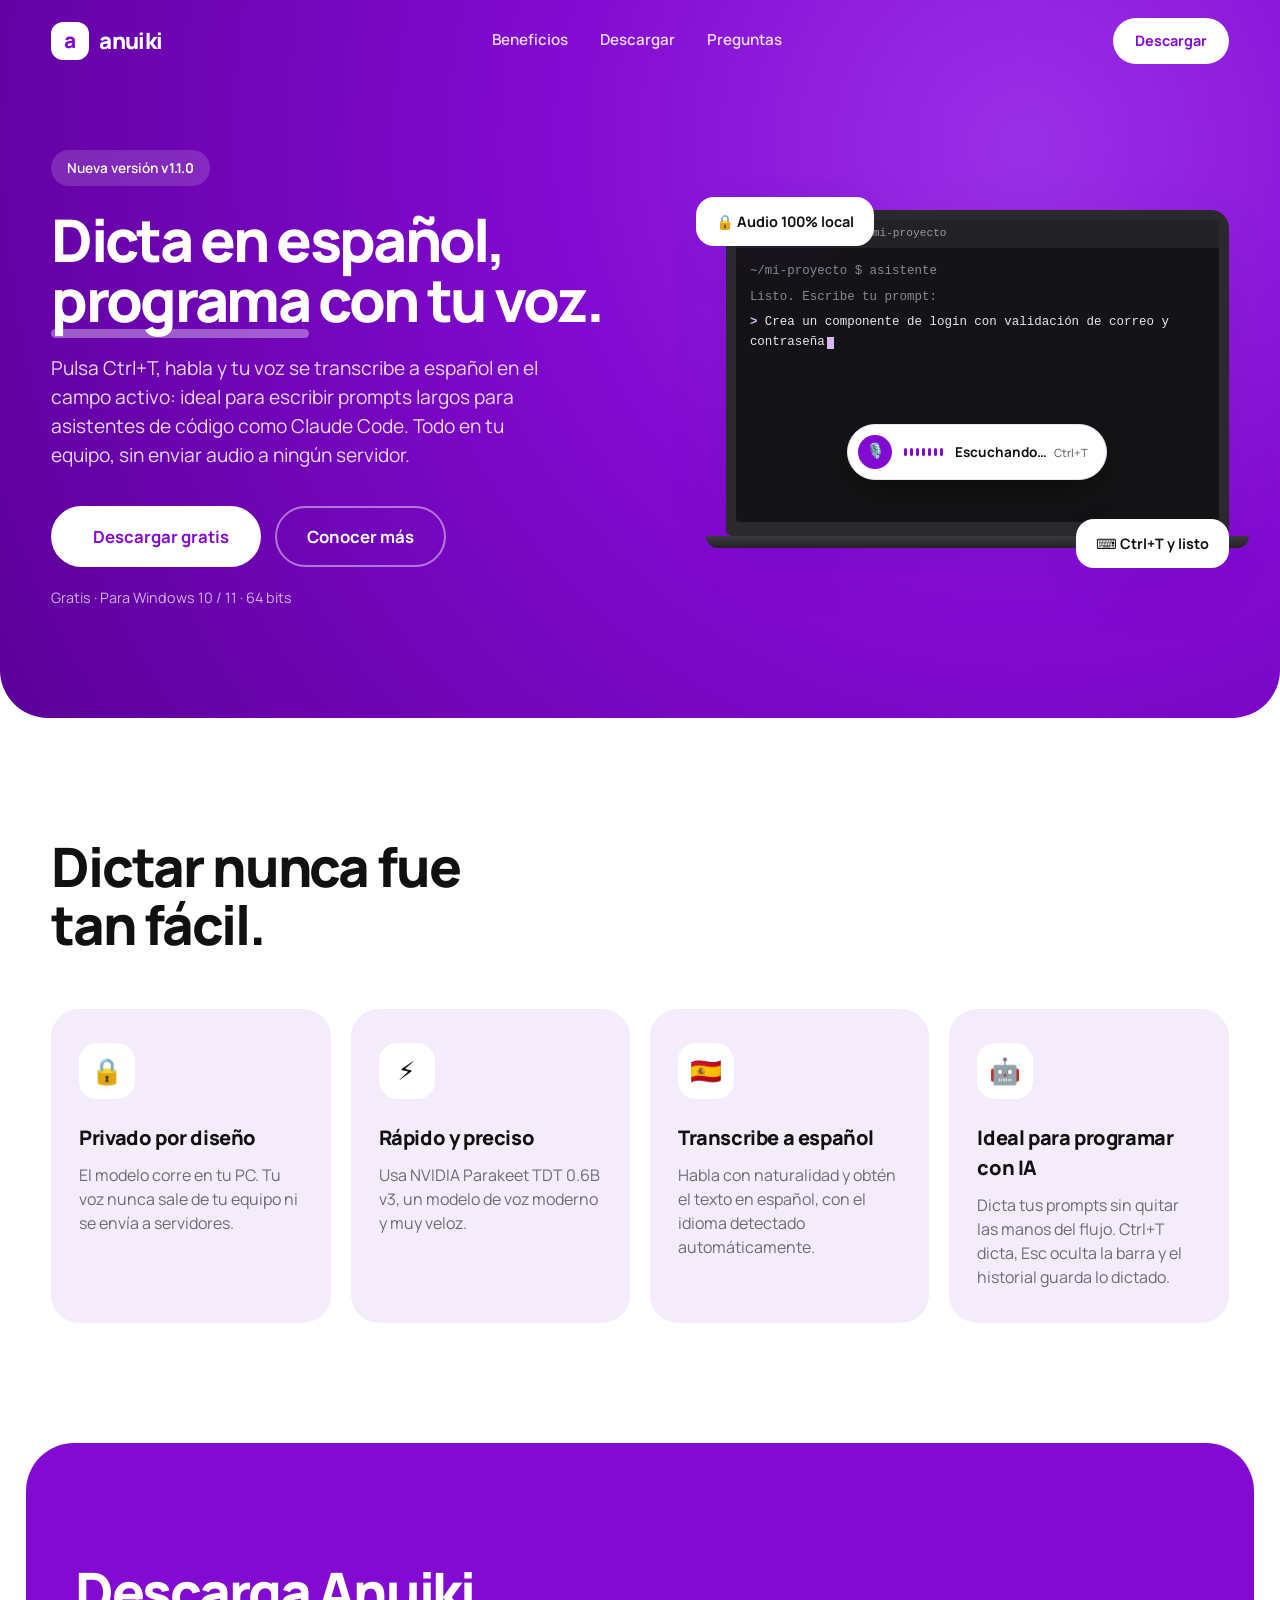
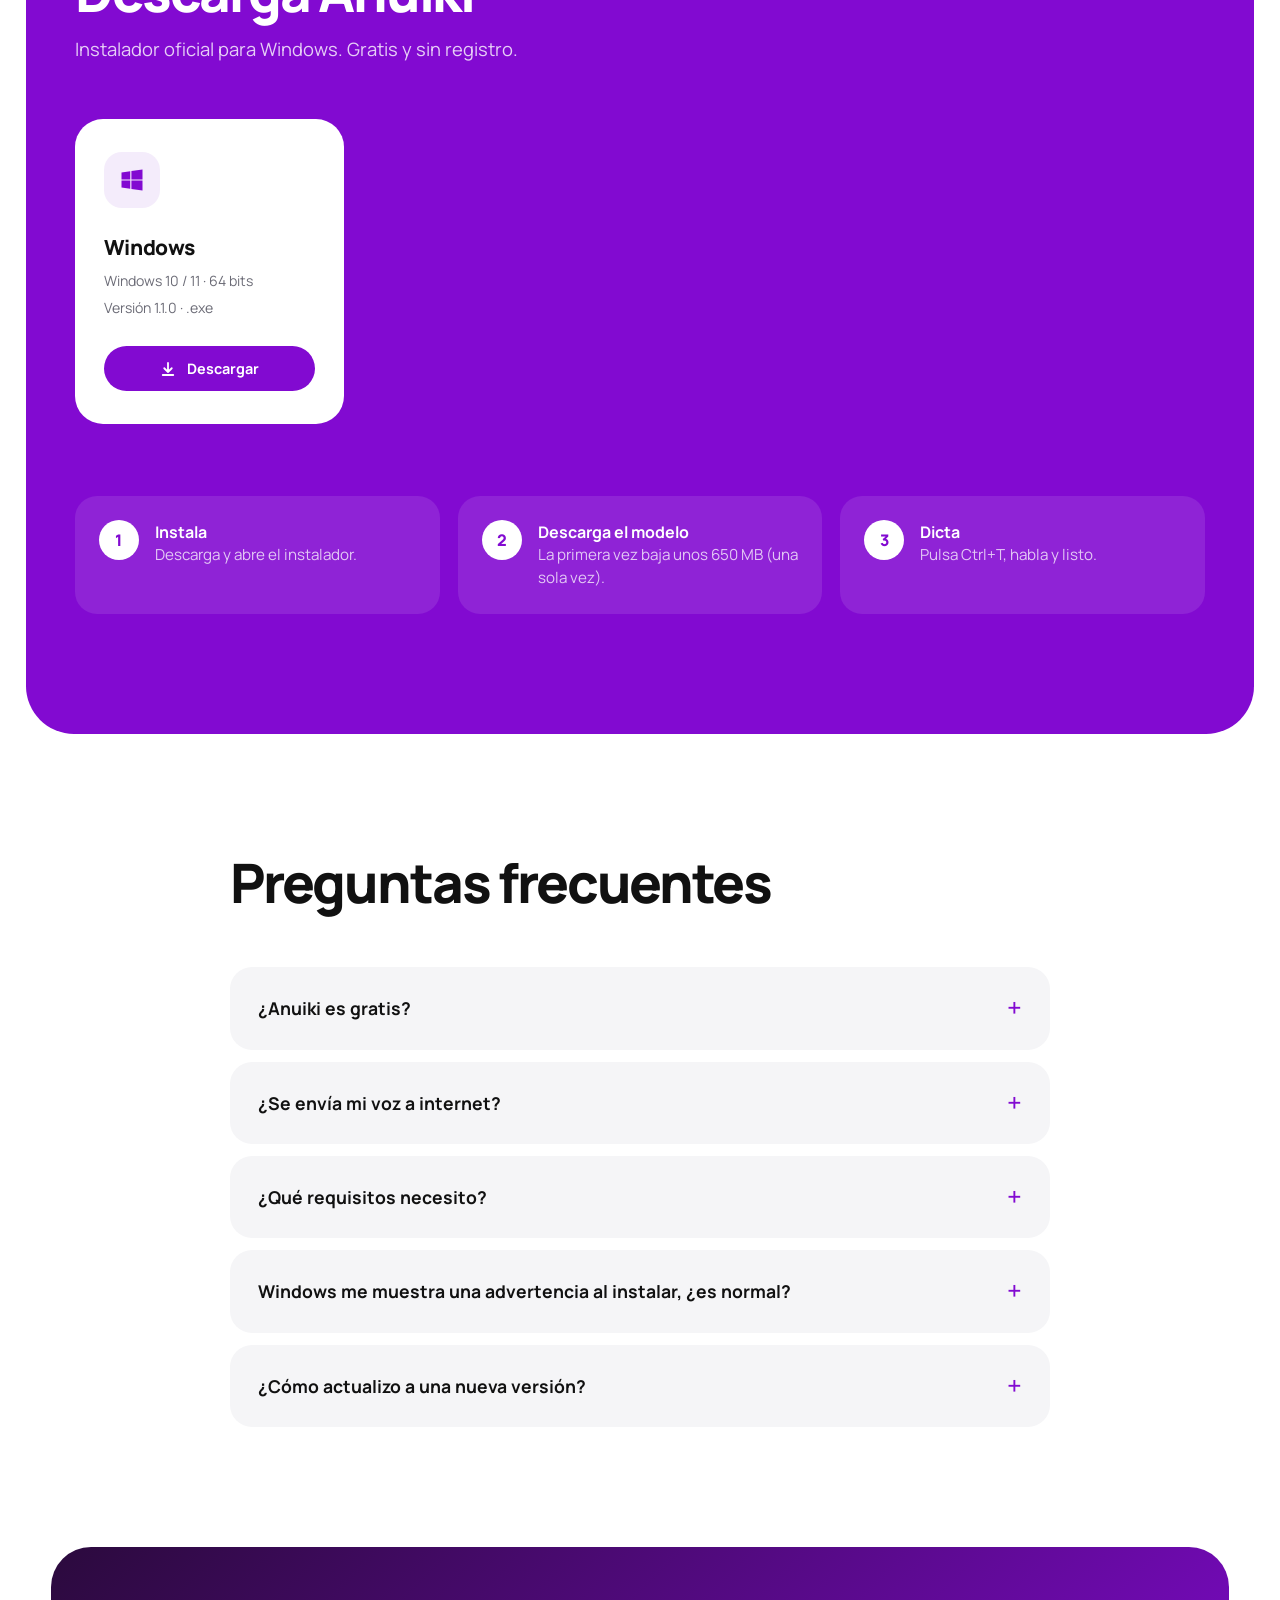
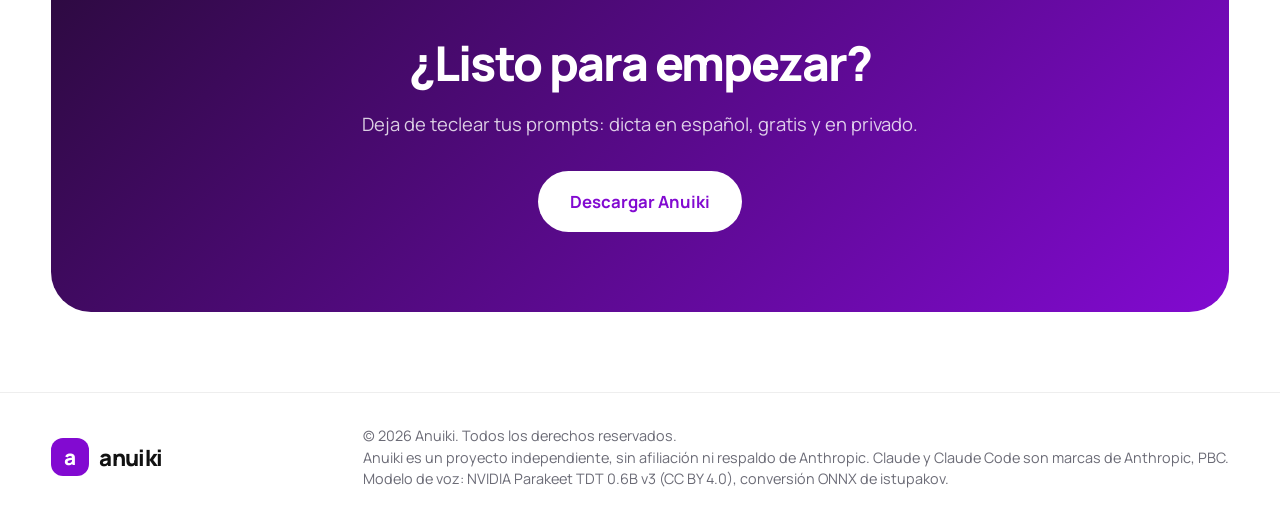
==== index.html @ 9470cdff "Publicar web" ====
<!DOCTYPE html>
<html lang="es">
<head>
  <meta charset="UTF-8" />
  <meta name="viewport" content="width=device-width, initial-scale=1.0" />
  <title>Anuiki — Dictado por voz local para Windows</title>
  <meta name="description" content="Dicta en español y escribe tus prompts para asistentes de código con la voz. Pulsa Ctrl+T y habla. Gratis para Windows, 100% local y privado." />
  <link rel="preconnect" href="https://fonts.googleapis.com" />
  <link rel="preconnect" href="https://fonts.gstatic.com" crossorigin />
  <link href="https://fonts.googleapis.com/css2?family=Manrope:wght@400;500;600;700;800&display=swap" rel="stylesheet" />
  <link rel="stylesheet" href="styles.css" />
</head>
<body>

  <!-- Navegación -->
  <header class="nav">
    <div class="container nav__inner">
      <a href="#" class="logo">
        <span class="logo__mark">a</span>
        <span class="logo__text">anuiki</span>
      </a>
      <nav class="nav__links">
        <a href="#features">Beneficios</a>
        <a href="#download">Descargar</a>
        <a href="#faq">Preguntas</a>
      </nav>
      <a href="#download" class="btn btn--light btn--sm">Descargar</a>
    </div>
  </header>

  <!-- Hero -->
  <section class="hero">
    <div class="container hero__inner">
      <div class="hero__copy reveal">
        <span class="pill">Nueva versión <strong id="version-pill">v1.1.0</strong></span>
        <h1>Dicta en español, <span class="underline">programa</span> con tu voz.</h1>
        <p class="lead">Pulsa Ctrl+T, habla y tu voz se transcribe a español en el campo activo: ideal para escribir prompts largos para asistentes de código como Claude Code. Todo en tu equipo, sin enviar audio a ningún servidor.</p>
        <div class="hero__cta">
          <a id="primary-download" href="#download" class="btn btn--light btn--lg">
            <span id="primary-icon" class="btn__icon"></span>
            <span id="primary-label">Descargar gratis</span>
          </a>
          <a href="#features" class="btn btn--ghost btn--lg">Conocer más</a>
        </div>
        <p class="hero__meta" id="detected-os">Gratis · Para Windows 10 / 11 · 64 bits</p>
      </div>

      <div class="hero__visual reveal">
        <div class="laptop" aria-hidden="true">
          <div class="laptop__screen">
            <div class="term">
              <div class="term__bar"><i></i><i></i><i></i><span>Terminal — mi-proyecto</span></div>
              <div class="term__body">
                <p class="dim">~/mi-proyecto $ asistente</p>
                <p class="dim">Listo. Escribe tu prompt:</p>
                <p><b>&gt;</b> Crea un componente de login con validación de correo y contraseña<span class="caret"></span></p>
              </div>
              <div class="pillbar">
                <span class="pillbar__mic">🎙️</span>
                <span class="pillbar__wave"><i></i><i></i><i></i><i></i><i></i><i></i><i></i></span>
                <span class="pillbar__txt">Escuchando… <small>Ctrl+T</small></span>
              </div>
            </div>
          </div>
          <div class="laptop__base"></div>
        </div>
        <div class="float-card float-card--1">🔒 Audio 100% local</div>
        <div class="float-card float-card--2">⌨️ Ctrl+T y listo</div>
      </div>
    </div>
  </section>

  <!-- Features -->
  <section id="features" class="section">
    <div class="container">
      <h2 class="section__title reveal">Dictar nunca fue<br />tan fácil.</h2>
      <div class="features">
        <article class="feature reveal">
          <div class="feature__icon">🔒</div>
          <h3>Privado por diseño</h3>
          <p>El modelo corre en tu PC. Tu voz nunca sale de tu equipo ni se envía a servidores.</p>
        </article>
        <article class="feature reveal">
          <div class="feature__icon">⚡</div>
          <h3>Rápido y preciso</h3>
          <p>Usa NVIDIA Parakeet TDT 0.6B v3, un modelo de voz moderno y muy veloz.</p>
        </article>
        <article class="feature reveal">
          <div class="feature__icon">🇪🇸</div>
          <h3>Transcribe a español</h3>
          <p>Habla con naturalidad y obtén el texto en español, con el idioma detectado automáticamente.</p>
        </article>
        <article class="feature reveal">
          <div class="feature__icon">🤖</div>
          <h3>Ideal para programar con IA</h3>
          <p>Dicta tus prompts sin quitar las manos del flujo. Ctrl+T dicta, Esc oculta la barra y el historial guarda lo dictado.</p>
        </article>
      </div>
    </div>
  </section>

  <!-- Download -->
  <section id="download" class="section section--purple">
    <div class="container">
      <h2 class="section__title section__title--light reveal">Descarga Anuiki</h2>
      <p class="section__sub reveal">Instalador oficial para Windows. Gratis y sin registro.</p>

      <div class="downloads" id="downloads"><!-- generado por JS --></div>

      <ol class="steps reveal">
        <li><span>1</span><div><strong>Instala</strong><p>Descarga y abre el instalador.</p></div></li>
        <li><span>2</span><div><strong>Descarga el modelo</strong><p>La primera vez baja unos 650 MB (una sola vez).</p></div></li>
        <li><span>3</span><div><strong>Dicta</strong><p>Pulsa Ctrl+T, habla y listo.</p></div></li>
      </ol>
    </div>
  </section>

  <!-- FAQ -->
  <section id="faq" class="section">
    <div class="container container--narrow">
      <h2 class="section__title reveal">Preguntas frecuentes</h2>
      <div class="faq">
        <details class="reveal">
          <summary>¿Anuiki es gratis?</summary>
          <p>Sí. Puedes descargar e instalar Anuiki sin ningún costo.</p>
        </details>
        <details class="reveal">
          <summary>¿Se envía mi voz a internet?</summary>
          <p>No. El reconocimiento se hace en tu equipo. Solo se usa internet la primera vez para descargar el modelo de voz (unos 650 MB).</p>
        </details>
        <details class="reveal">
          <summary>¿Qué requisitos necesito?</summary>
          <p>Windows 10 u 11 de 64 bits, un micrófono y unos 700 MB libres para el modelo. Por ahora no hay versión para macOS, Linux ni Android.</p>
        </details>
        <details class="reveal">
          <summary>Windows me muestra una advertencia al instalar, ¿es normal?</summary>
          <p>Puede aparecer el aviso de SmartScreen en las primeras versiones. Haz clic en «Más información» y luego en «Ejecutar de todas formas».</p>
        </details>
        <details class="reveal">
          <summary>¿Cómo actualizo a una nueva versión?</summary>
          <p>Descarga la última versión desde esta página e instálala encima de la anterior.</p>
        </details>
      </div>
    </div>
  </section>

  <!-- CTA final -->
  <section class="container">
    <div class="cta reveal">
      <h2>¿Listo para empezar?</h2>
      <p>Deja de teclear tus prompts: dicta en español, gratis y en privado.</p>
      <a href="#download" class="btn btn--light btn--lg">Descargar Anuiki</a>
    </div>
  </section>

  <footer class="footer">
    <div class="container footer__inner">
      <a href="#" class="logo logo--dark">
        <span class="logo__mark">a</span>
        <span class="logo__text">anuiki</span>
      </a>
      <p>© <span id="year"></span> Anuiki. Todos los derechos reservados.<br />
        Anuiki es un proyecto independiente, sin afiliación ni respaldo de Anthropic. Claude y Claude Code son marcas de Anthropic, PBC.<br />
        Modelo de voz: <a href="https://huggingface.co/nvidia/parakeet-tdt-0.6b-v3" target="_blank" rel="noopener">NVIDIA Parakeet TDT 0.6B v3</a> (CC BY 4.0), conversión ONNX de <a href="https://huggingface.co/istupakov/parakeet-tdt-0.6b-v3-onnx" target="_blank" rel="noopener">istupakov</a>.</p>
    </div>
  </footer>

  <script src="script.js"></script>
</body>
</html>
---- styles.css ----
:root {
  --purple: #820ad1;
  --purple-dark: #5c0099;
  --purple-deep: #2b0a3d;
  --purple-soft: #f4ecfb;
  --ink: #111111;
  --muted: #6b6b76;
  --white: #ffffff;
  --radius: 28px;
  --shadow: 0 24px 60px -20px rgba(92, 0, 153, 0.35);
}

* { margin: 0; padding: 0; box-sizing: border-box; }
html { scroll-behavior: smooth; }
body {
  font-family: "Manrope", system-ui, -apple-system, "Segoe UI", sans-serif;
  color: var(--ink);
  background: var(--white);
  -webkit-font-smoothing: antialiased;
  line-height: 1.5;
}
a { color: inherit; text-decoration: none; }

.container { width: min(1180px, 92%); margin: 0 auto; }
.container--narrow { width: min(820px, 92%); }

/* ---------- Botones ---------- */
.btn {
  display: inline-flex; align-items: center; gap: 10px;
  font-weight: 700; border-radius: 999px;
  transition: transform .2s ease, background .2s ease, box-shadow .2s ease;
  cursor: pointer; border: 2px solid transparent; white-space: nowrap;
}
.btn:hover { transform: translateY(-2px); }
.btn--sm { padding: 10px 20px; font-size: .9rem; }
.btn--lg { padding: 16px 30px; font-size: 1.05rem; }
.btn--light { background: var(--white); color: var(--purple); }
.btn--light:hover { box-shadow: 0 12px 30px -10px rgba(0,0,0,.35); }
.btn--ghost { color: var(--white); border-color: rgba(255,255,255,.45); }
.btn--ghost:hover { background: rgba(255,255,255,.1); }
.btn--purple { background: var(--purple); color: var(--white); }
.btn--purple:hover { background: var(--purple-dark); }
.btn__icon svg { width: 20px; height: 20px; display: block; }

/* ---------- Nav ---------- */
.nav {
  position: fixed; inset: 0 0 auto 0; z-index: 50;
  padding: 18px 0; transition: background .3s, padding .3s, box-shadow .3s;
}
.nav.is-scrolled {
  background: rgba(130, 10, 209, .92);
  backdrop-filter: blur(12px);
  padding: 12px 0;
  box-shadow: 0 8px 30px -12px rgba(0,0,0,.3);
}
.nav__inner { display: flex; align-items: center; justify-content: space-between; gap: 24px; }
.nav__links { display: flex; gap: 32px; }
.nav__links a { color: rgba(255,255,255,.85); font-weight: 600; font-size: .95rem; }
.nav__links a:hover { color: var(--white); }

.logo { display: flex; align-items: center; gap: 10px; color: var(--white); }
.logo__mark {
  width: 38px; height: 38px; border-radius: 12px;
  background: var(--white); color: var(--purple);
  display: grid; place-items: center; font-weight: 800; font-size: 1.3rem;
}
.logo__text { font-weight: 800; font-size: 1.4rem; letter-spacing: -.03em; }
.logo--dark { color: var(--ink); }
.logo--dark .logo__mark { background: var(--purple); color: var(--white); }

/* ---------- Hero ---------- */
.hero {
  background: radial-gradient(circle at 80% 20%, #9b30e8 0%, var(--purple) 40%, var(--purple-dark) 100%);
  color: var(--white);
  padding: 150px 0 110px;
  border-radius: 0 0 48px 48px;
  overflow: hidden;
}
.hero__inner { display: grid; grid-template-columns: 1.1fr .9fr; gap: 60px; align-items: center; }
.pill {
  display: inline-block; padding: 8px 16px; border-radius: 999px;
  background: rgba(255,255,255,.15); font-size: .85rem; font-weight: 600; margin-bottom: 24px;
}
.hero h1 {
  font-size: clamp(2.6rem, 6vw, 4.6rem); line-height: 1.02;
  font-weight: 800; letter-spacing: -.045em; margin-bottom: 24px;
}
.underline { position: relative; white-space: nowrap; }
.underline::after {
  content: ""; position: absolute; left: 0; right: 0; bottom: .05em; height: .14em;
  background: rgba(255,255,255,.35); border-radius: 99px;
}
.lead { font-size: 1.2rem; color: rgba(255,255,255,.85); max-width: 520px; margin-bottom: 36px; }
.hero__cta { display: flex; gap: 14px; flex-wrap: wrap; }
.hero__meta { margin-top: 20px; font-size: .9rem; color: rgba(255,255,255,.7); }

/* Dispositivo */
.hero__visual { position: relative; display: flex; justify-content: center; }
.device {
  width: 290px; height: 580px; border-radius: 48px; padding: 14px;
  background: #1a0526; box-shadow: 0 40px 80px -20px rgba(0,0,0,.5);
  transform: rotate(4deg);
}
.device__screen {
  height: 100%; border-radius: 36px; background: var(--white); color: var(--ink);
  padding: 28px 20px; display: flex; flex-direction: column; gap: 18px;
}
.screen__top { display: flex; justify-content: space-between; align-items: center; }
.screen__hello { font-weight: 800; font-size: 1.3rem; }
.screen__avatar {
  width: 38px; height: 38px; border-radius: 50%; background: var(--purple-soft);
  color: var(--purple); display: grid; place-items: center; font-weight: 800;
}
.screen__card {
  background: var(--purple); color: var(--white); border-radius: 22px; padding: 22px;
  display: flex; flex-direction: column; gap: 6px;
}
.screen__card small { opacity: .8; }
.screen__card strong { font-size: 1.5rem; }
.screen__bar { height: 8px; background: rgba(255,255,255,.25); border-radius: 99px; margin-top: 8px; }
.screen__bar span {
  display: block; height: 100%; width: 0; background: var(--white); border-radius: 99px;
  animation: fill 2.4s ease forwards .6s;
}
@keyframes fill { to { width: 100%; } }
.screen__grid { display: grid; grid-template-columns: 1fr 1fr; gap: 12px; }
.screen__tile {
  background: #f5f5f7; border-radius: 18px; padding: 18px 14px;
  display: flex; flex-direction: column; gap: 8px; font-weight: 700; font-size: .9rem;
}
.screen__tile i { font-style: normal; font-size: 1.3rem; }

.float-card {
  position: absolute; background: var(--white); color: var(--ink);
  padding: 14px 20px; border-radius: 18px; font-weight: 700; font-size: .9rem;
  box-shadow: var(--shadow); animation: float 4s ease-in-out infinite;
}
.float-card--1 { top: 18%; left: -10px; }
.float-card--2 { bottom: 14%; right: -10px; animation-delay: -2s; }
@keyframes float { 50% { transform: translateY(-12px); } }

/* ---------- Secciones ---------- */
.section { padding: 120px 0; }
.section--purple {
  background: var(--purple); color: var(--white);
  border-radius: 48px; width: min(1280px, 96%); margin: 0 auto;
}
.section__title {
  font-size: clamp(2rem, 4.5vw, 3.4rem); font-weight: 800;
  letter-spacing: -.04em; line-height: 1.05; margin-bottom: 56px;
}
.section__title--light { margin-bottom: 16px; }
.section__sub { color: rgba(255,255,255,.8); font-size: 1.15rem; margin-bottom: 56px; max-width: 560px; }

/* Features */
.features { display: grid; grid-template-columns: repeat(4, 1fr); gap: 20px; }
.feature {
  background: var(--purple-soft); border-radius: var(--radius); padding: 34px 28px;
  transition: transform .25s ease, background .25s ease, color .25s ease;
}
.feature:hover { transform: translateY(-6px); background: var(--purple); color: var(--white); }
.feature:hover p { color: rgba(255,255,255,.85); }
.feature__icon {
  width: 56px; height: 56px; border-radius: 18px; background: var(--white);
  display: grid; place-items: center; font-size: 1.6rem; margin-bottom: 24px;
}
.feature h3 { font-size: 1.25rem; font-weight: 800; letter-spacing: -.02em; margin-bottom: 10px; }
.feature p { color: var(--muted); transition: color .25s; }

/* Descargas */
.downloads { display: grid; grid-template-columns: repeat(4, 1fr); gap: 18px; margin-bottom: 72px; }
.dl {
  background: var(--white); color: var(--ink); border-radius: var(--radius);
  padding: 30px 26px; display: flex; flex-direction: column; gap: 6px;
  position: relative; transition: transform .25s ease, box-shadow .25s ease;
  border: 3px solid transparent;
}
.dl:hover { transform: translateY(-6px); box-shadow: 0 30px 60px -25px rgba(0,0,0,.45); }
.dl.is-recommended { border-color: #d6b4f5; }
.dl__badge {
  position: absolute; top: 18px; right: 18px; background: var(--purple-soft); color: var(--purple);
  font-size: .72rem; font-weight: 800; padding: 6px 10px; border-radius: 99px; text-transform: uppercase; letter-spacing: .04em;
}
.dl__icon {
  width: 56px; height: 56px; border-radius: 18px; background: var(--purple-soft); color: var(--purple);
  display: grid; place-items: center; margin-bottom: 18px;
}
.dl__icon svg { width: 28px; height: 28px; }
.dl h3 { font-size: 1.3rem; font-weight: 800; letter-spacing: -.02em; }
.dl small { color: var(--muted); font-size: .88rem; }
.dl .btn { margin-top: 22px; justify-content: center; }

/* Pasos */
.steps { list-style: none; display: grid; grid-template-columns: repeat(3, 1fr); gap: 18px; }
.steps li {
  display: flex; gap: 16px; align-items: flex-start;
  background: rgba(255,255,255,.1); border-radius: 22px; padding: 24px;
}
.steps span {
  flex: none; width: 40px; height: 40px; border-radius: 50%; background: var(--white); color: var(--purple);
  display: grid; place-items: center; font-weight: 800;
}
.steps p { color: rgba(255,255,255,.75); font-size: .95rem; }

/* FAQ */
.faq { display: flex; flex-direction: column; gap: 12px; }
.faq details { background: #f5f5f7; border-radius: 22px; padding: 22px 28px; transition: background .2s; }
.faq details[open] { background: var(--purple-soft); }
.faq summary {
  cursor: pointer; font-weight: 700; font-size: 1.1rem; list-style: none;
  display: flex; justify-content: space-between; align-items: center; gap: 16px;
}
.faq summary::-webkit-details-marker { display: none; }
.faq summary::after {
  content: "+"; font-size: 1.6rem; font-weight: 500; color: var(--purple); transition: transform .25s;
}
.faq details[open] summary::after { transform: rotate(45deg); }
.faq details p { color: var(--muted); margin-top: 12px; }

/* CTA final */
.cta {
  background: linear-gradient(135deg, var(--purple-deep), var(--purple));
  color: var(--white); border-radius: 40px; padding: 80px 40px; text-align: center;
  margin-bottom: 80px;
}
.cta h2 { font-size: clamp(2rem, 4vw, 3rem); font-weight: 800; letter-spacing: -.04em; margin-bottom: 12px; }
.cta p { color: rgba(255,255,255,.8); font-size: 1.15rem; margin-bottom: 32px; }

/* Footer */
.footer { border-top: 1px solid #eee; padding: 32px 0; }
.footer__inner { display: flex; justify-content: space-between; align-items: center; gap: 16px; flex-wrap: wrap; }
.footer p { color: var(--muted); font-size: .9rem; }

/* Animación de entrada */
.reveal { opacity: 0; transform: translateY(30px); transition: opacity .7s ease, transform .7s ease; }
.reveal.is-visible { opacity: 1; transform: none; }
@media (prefers-reduced-motion: reduce) {
  .reveal { opacity: 1; transform: none; transition: none; }
  * { animation: none !important; }
}

/* ---------- Responsive ---------- */
@media (max-width: 1024px) {
  .features, .downloads { grid-template-columns: repeat(2, 1fr); }
}
@media (max-width: 860px) {
  .nav__links { display: none; }
  .hero { padding: 120px 0 80px; }
  .hero__inner { grid-template-columns: 1fr; text-align: left; }
  .hero__visual { margin-top: 20px; }
  .steps { grid-template-columns: 1fr; }
}
@media (max-width: 560px) {
  .features, .downloads { grid-template-columns: 1fr; }
  .section { padding: 80px 0; }
  .float-card { display: none; }
  .device { width: 250px; height: 500px; }
  .btn--lg { width: 100%; justify-content: center; }
}

/* ---------- Laptop con terminal + barra Anuiki ---------- */
.laptop { width: min(560px, 100%); }
.laptop__screen { background: #1c1c1f; border: 10px solid #2a2a2e; border-bottom-width: 14px; border-radius: 18px 18px 6px 6px; box-shadow: var(--shadow); }
.term { position: relative; background: #141416; border-radius: 6px; overflow: hidden; aspect-ratio: 16 / 10; display: flex; flex-direction: column; }
.term__bar { display: flex; align-items: center; gap: 6px; padding: 8px 10px; background: #232327; }
.term__bar i { width: 9px; height: 9px; border-radius: 50%; background: #5a5a62; }
.term__bar i:nth-child(1) { background: #ff5f57; } .term__bar i:nth-child(2) { background: #febc2e; } .term__bar i:nth-child(3) { background: #28c840; }
.term__bar span { margin-left: 8px; font: 500 .7rem/1 ui-monospace, Consolas, monospace; color: #9a9aa3; }
.term__body { padding: 14px; font: .78rem/1.6 ui-monospace, Consolas, monospace; color: #e8e8ee; }
.term__body p { margin: 0 0 6px; } .term__body .dim { color: #8a8a94; } .term__body b { color: #d9b8f5; }
.caret { display: inline-block; width: 7px; height: 1em; background: #d9b8f5; vertical-align: text-bottom; margin-left: 2px; animation: blink 1s steps(1) infinite; }
@keyframes blink { 50% { opacity: 0; } }
.pillbar { position: absolute; left: 50%; bottom: 14%; transform: translateX(-50%); display: flex; align-items: center; gap: 12px; background: #fff; color: var(--ink); padding: 10px 18px 10px 10px; border-radius: 99px; border: 1px solid #eae3f0; box-shadow: 0 12px 30px -8px rgba(0,0,0,.55); white-space: nowrap; }
.pillbar__mic { width: 34px; height: 34px; display: grid; place-items: center; background: var(--purple); border-radius: 50%; font-size: .95rem; }
.pillbar__wave { display: flex; align-items: center; gap: 3px; height: 26px; }
.pillbar__wave i { width: 3px; height: 8px; background: var(--purple); border-radius: 3px; animation: wave 1s ease-in-out infinite; }
.pillbar__wave i:nth-child(2) { animation-delay: .1s; } .pillbar__wave i:nth-child(3) { animation-delay: .2s; } .pillbar__wave i:nth-child(4) { animation-delay: .3s; } .pillbar__wave i:nth-child(5) { animation-delay: .4s; } .pillbar__wave i:nth-child(6) { animation-delay: .5s; } .pillbar__wave i:nth-child(7) { animation-delay: .6s; }
@keyframes wave { 50% { height: 24px; } }
.pillbar__txt { font-weight: 700; font-size: .85rem; } .pillbar__txt small { color: var(--muted); font-weight: 500; margin-left: 4px; }
.laptop__base { height: 12px; margin: 0 -4%; background: linear-gradient(#3a3a40, #222226); border-radius: 0 0 18px 18px; }
@media (max-width: 640px) { .term__body { font-size: .62rem; padding: 10px; } .pillbar { gap: 8px; padding-right: 12px; } .pillbar__txt { font-size: .72rem; } }

/* Ajustes hero */
.hero h1 { font-size: clamp(2.2rem, 4.6vw, 3.8rem); }
.hero__visual { min-width: 0; }
.laptop { width: 100%; max-width: 600px; }
.float-card--1 { top: 8%; left: -4%; } .float-card--2 { bottom: 4%; right: -2%; }
.float-card--1 { top: -4%; left: -6%; } .float-card--2 { bottom: -6%; right: 0; }
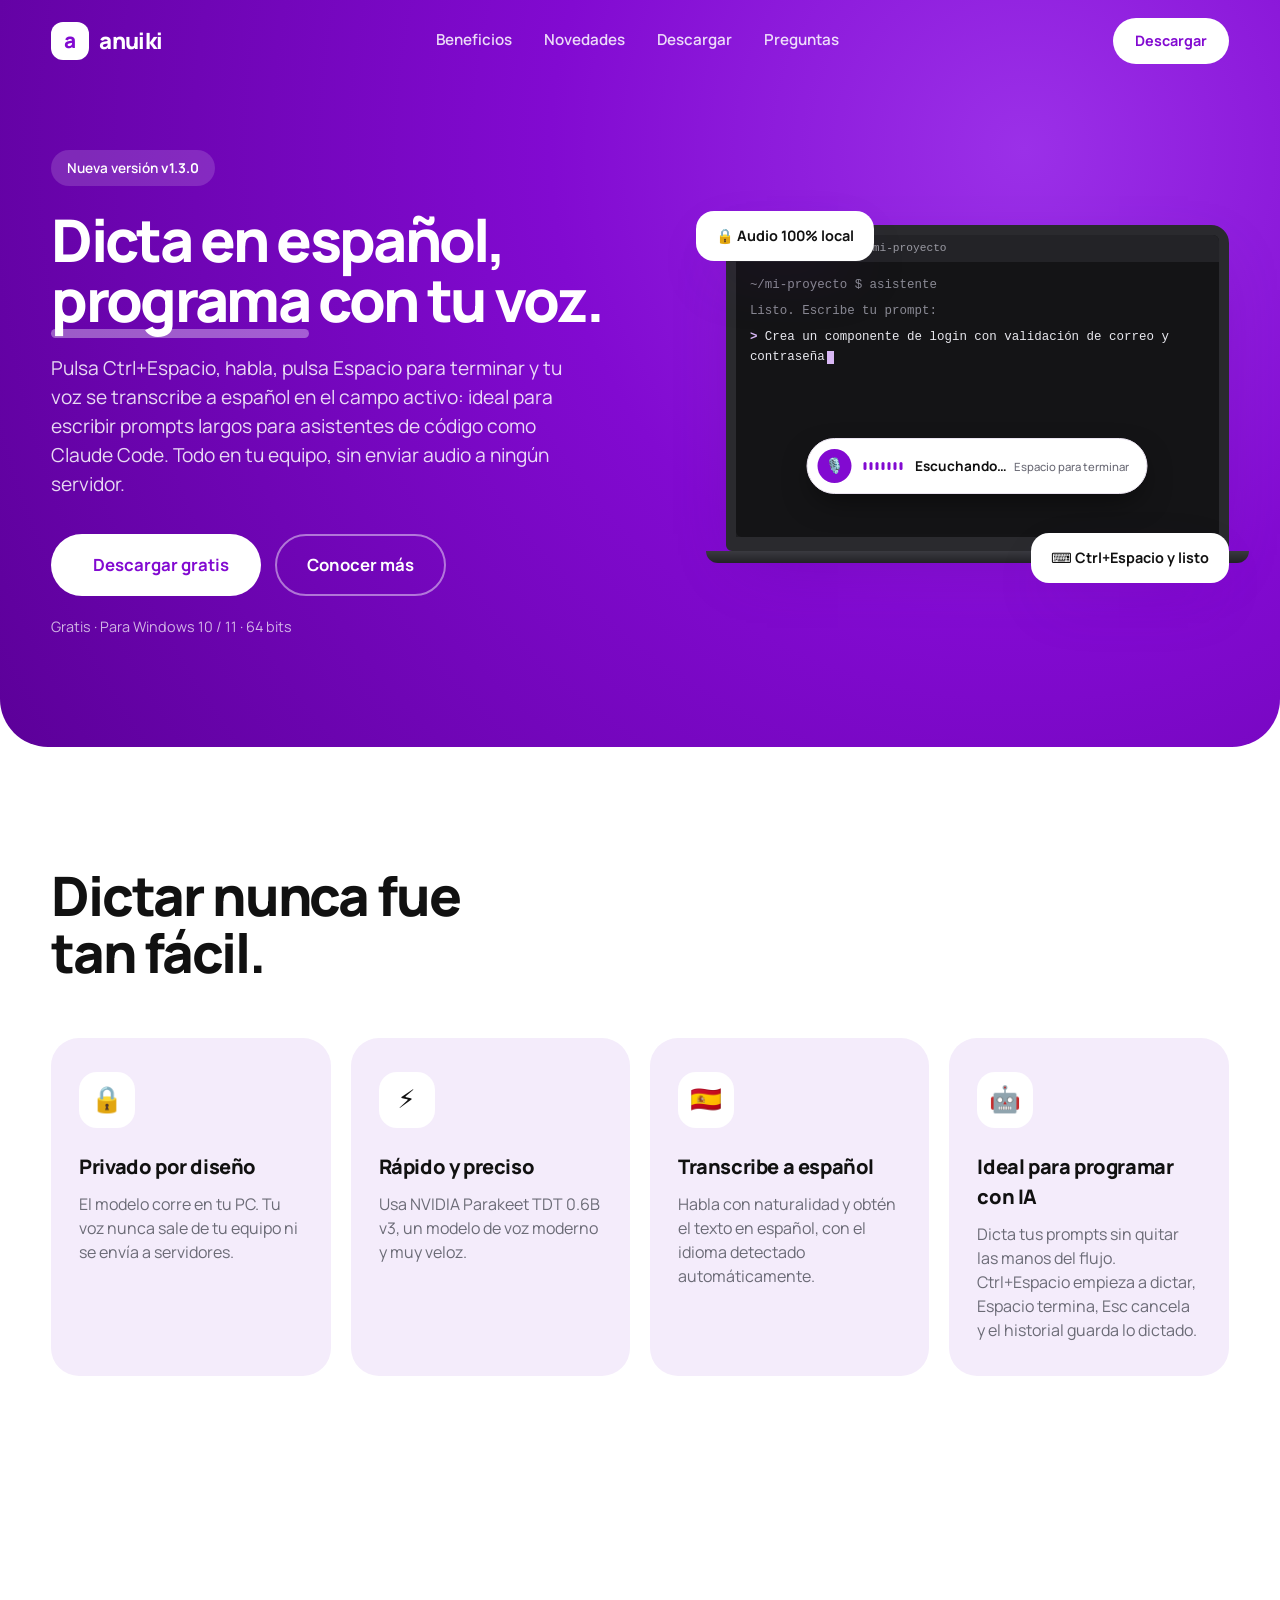
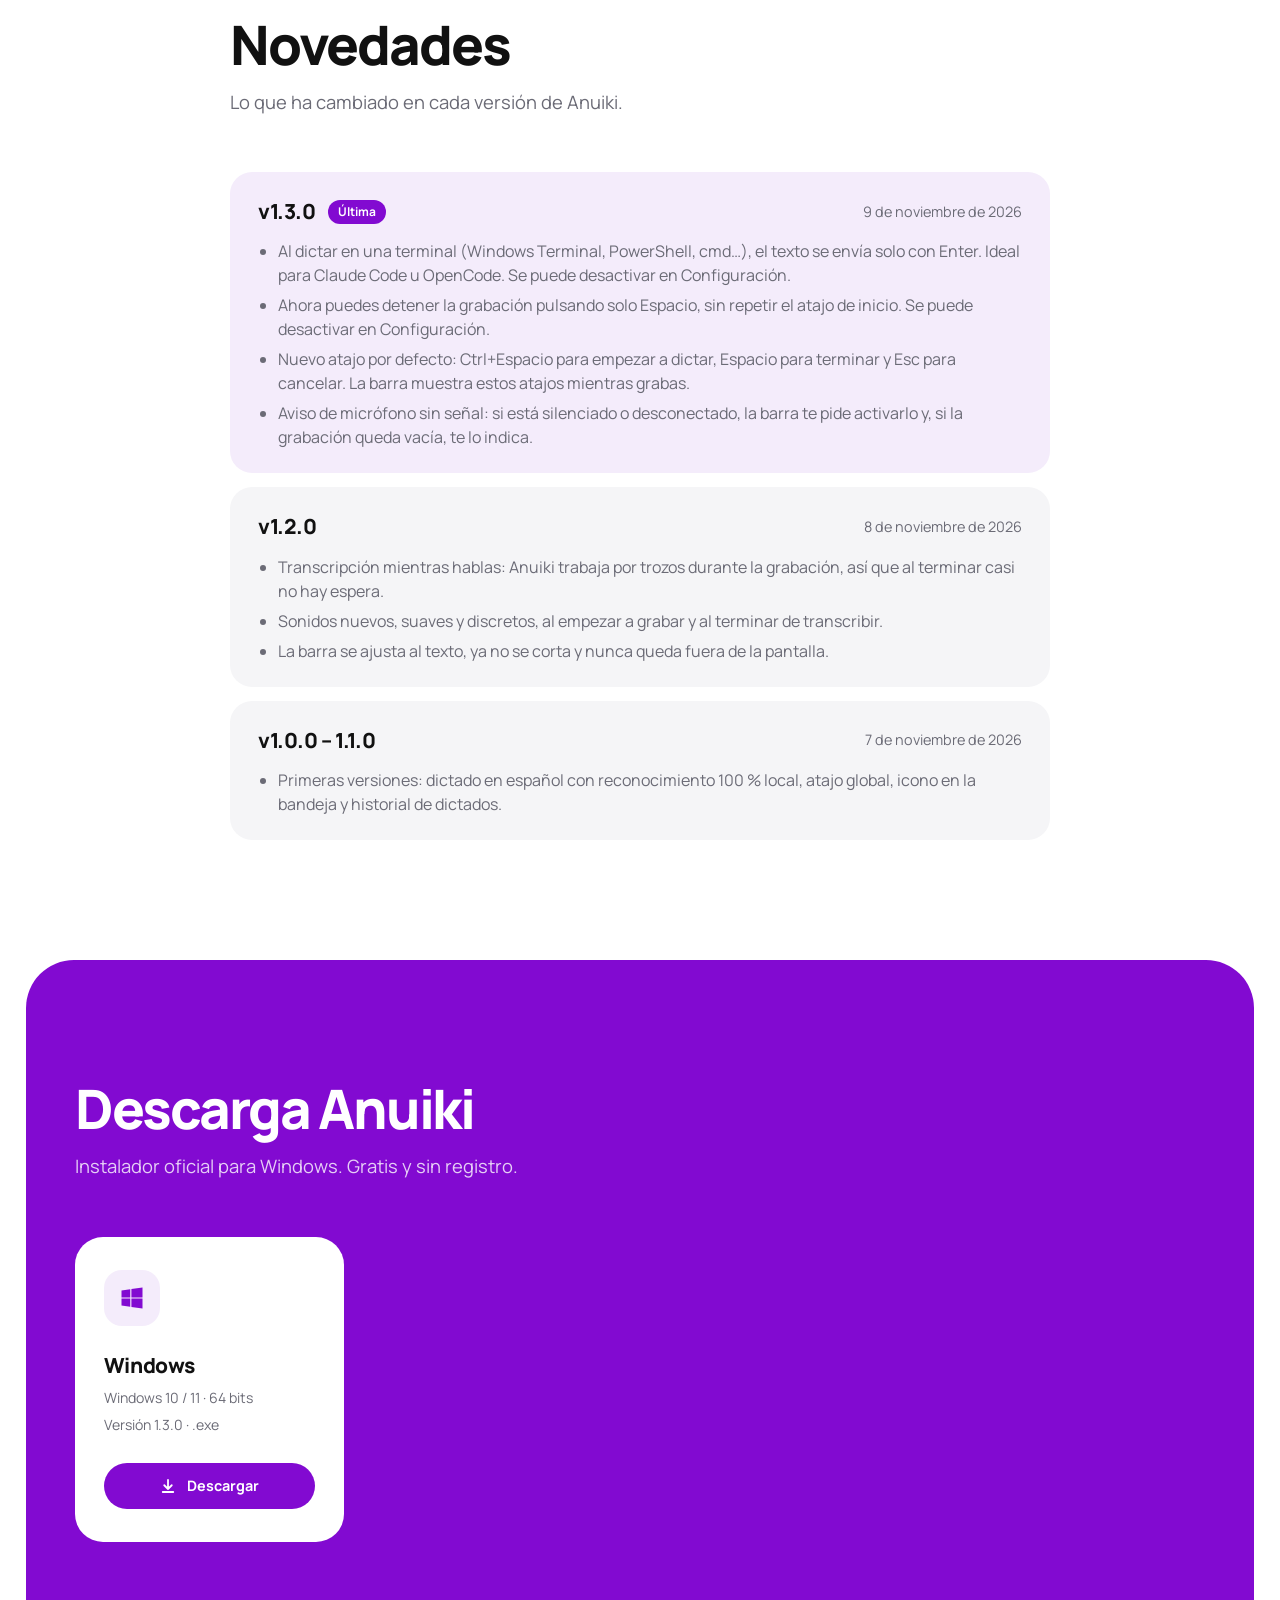
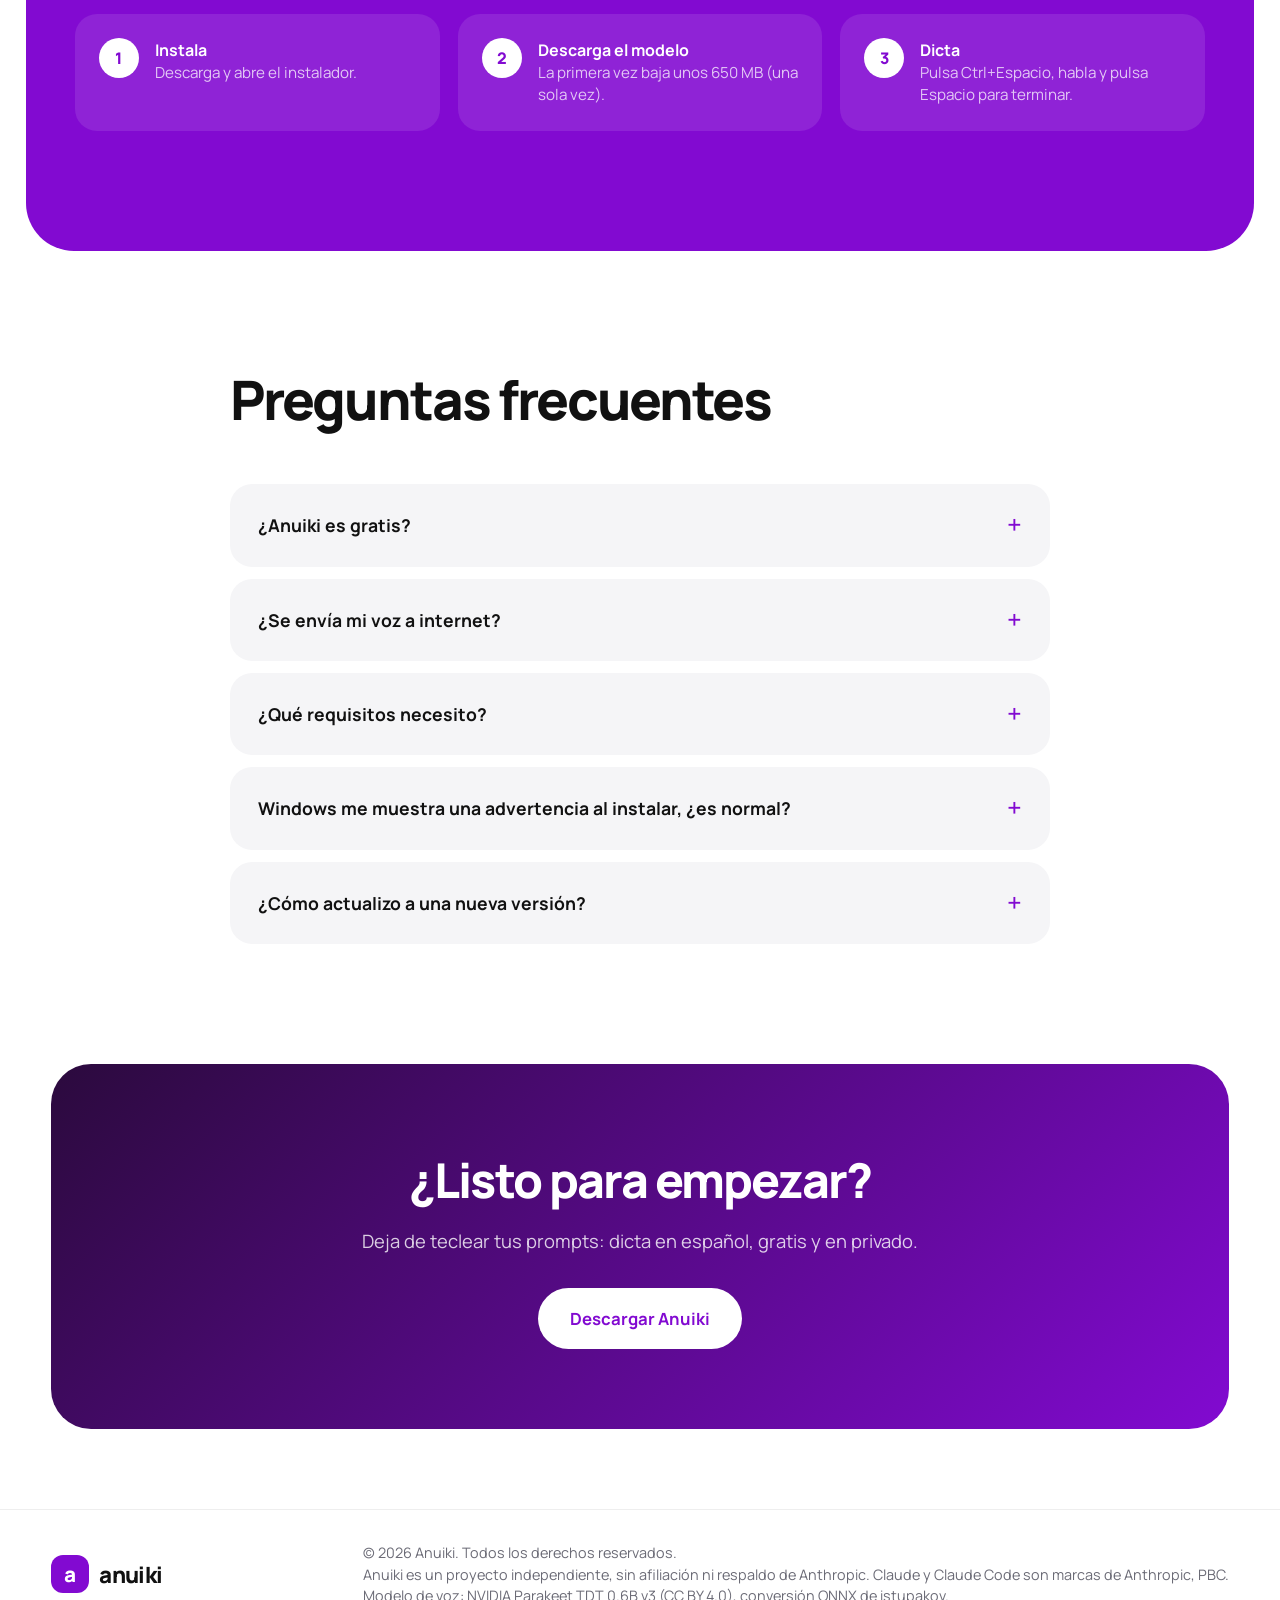
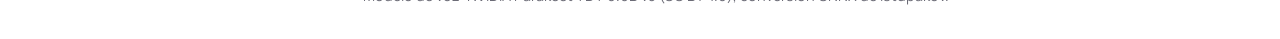
==== commit 34770f41: "Publicar web 1.3.0: atajos nuevos y novedades Co-Authored-By: Claude Sonnet 5.5 <noreply@anthropic.c" ====
--- a/index.html
+++ b/index.html
@@ -4,7 +4,7 @@
   <meta charset="UTF-8" />
   <meta name="viewport" content="width=device-width, initial-scale=1.0" />
   <title>Anuiki — Dictado por voz local para Windows</title>
-  <meta name="description" content="Dicta en español y escribe tus prompts para asistentes de código con la voz. Pulsa Ctrl+T y habla. Gratis para Windows, 100% local y privado." />
+  <meta name="description" content="Dicta en español y escribe tus prompts para asistentes de código con la voz. Pulsa Ctrl+Espacio y habla. Gratis para Windows, 100% local y privado." />
   <link rel="preconnect" href="https://fonts.googleapis.com" />
   <link rel="preconnect" href="https://fonts.gstatic.com" crossorigin />
   <link href="https://fonts.googleapis.com/css2?family=Manrope:wght@400;500;600;700;800&display=swap" rel="stylesheet" />
@@ -21,6 +21,7 @@
       </a>
       <nav class="nav__links">
         <a href="#features">Beneficios</a>
+        <a href="#novedades">Novedades</a>
         <a href="#download">Descargar</a>
         <a href="#faq">Preguntas</a>
       </nav>
@@ -32,9 +33,9 @@
   <section class="hero">
     <div class="container hero__inner">
       <div class="hero__copy reveal">
-        <span class="pill">Nueva versión <strong id="version-pill">v1.1.0</strong></span>
+        <span class="pill">Nueva versión <strong id="version-pill">v1.3.0</strong></span>
         <h1>Dicta en español, <span class="underline">programa</span> con tu voz.</h1>
-        <p class="lead">Pulsa Ctrl+T, habla y tu voz se transcribe a español en el campo activo: ideal para escribir prompts largos para asistentes de código como Claude Code. Todo en tu equipo, sin enviar audio a ningún servidor.</p>
+        <p class="lead">Pulsa Ctrl+Espacio, habla, pulsa Espacio para terminar y tu voz se transcribe a español en el campo activo: ideal para escribir prompts largos para asistentes de código como Claude Code. Todo en tu equipo, sin enviar audio a ningún servidor.</p>
         <div class="hero__cta">
           <a id="primary-download" href="#download" class="btn btn--light btn--lg">
             <span id="primary-icon" class="btn__icon"></span>
@@ -58,14 +59,14 @@
               <div class="pillbar">
                 <span class="pillbar__mic">🎙️</span>
                 <span class="pillbar__wave"><i></i><i></i><i></i><i></i><i></i><i></i><i></i></span>
-                <span class="pillbar__txt">Escuchando… <small>Ctrl+T</small></span>
+                <span class="pillbar__txt">Escuchando… <small>Espacio para terminar</small></span>
               </div>
             </div>
           </div>
           <div class="laptop__base"></div>
         </div>
         <div class="float-card float-card--1">🔒 Audio 100% local</div>
-        <div class="float-card float-card--2">⌨️ Ctrl+T y listo</div>
+        <div class="float-card float-card--2">⌨️ Ctrl+Espacio y listo</div>
       </div>
     </div>
   </section>
@@ -93,9 +94,18 @@
         <article class="feature reveal">
           <div class="feature__icon">🤖</div>
           <h3>Ideal para programar con IA</h3>
-          <p>Dicta tus prompts sin quitar las manos del flujo. Ctrl+T dicta, Esc oculta la barra y el historial guarda lo dictado.</p>
+          <p>Dicta tus prompts sin quitar las manos del flujo. Ctrl+Espacio empieza a dictar, Espacio termina, Esc cancela y el historial guarda lo dictado.</p>
         </article>
       </div>
+    </div>
+  </section>
+
+  <!-- Novedades (se genera desde NOVEDADES en script.js) -->
+  <section id="novedades" class="section section--soft">
+    <div class="container container--narrow">
+      <h2 class="section__title reveal">Novedades</h2>
+      <p class="section__sub reveal">Lo que ha cambiado en cada versión de Anuiki.</p>
+      <div class="changelog" id="changelog"><!-- generado por JS --></div>
     </div>
   </section>
 
@@ -110,7 +120,7 @@
       <ol class="steps reveal">
         <li><span>1</span><div><strong>Instala</strong><p>Descarga y abre el instalador.</p></div></li>
         <li><span>2</span><div><strong>Descarga el modelo</strong><p>La primera vez baja unos 650 MB (una sola vez).</p></div></li>
-        <li><span>3</span><div><strong>Dicta</strong><p>Pulsa Ctrl+T, habla y listo.</p></div></li>
+        <li><span>3</span><div><strong>Dicta</strong><p>Pulsa Ctrl+Espacio, habla y pulsa Espacio para terminar.</p></div></li>
       </ol>
     </div>
   </section>
@@ -138,7 +148,7 @@
         </details>
         <details class="reveal">
           <summary>¿Cómo actualizo a una nueva versión?</summary>
-          <p>Descarga la última versión desde esta página e instálala encima de la anterior.</p>
+          <p>Descarga la última versión desde esta página e instálala encima de la anterior. Tus ajustes se conservan. En <a href="#novedades">Novedades</a> ves qué cambia en cada versión.</p>
         </details>
       </div>
     </div>
--- a/styles.css
+++ b/styles.css
@@ -286,3 +286,18 @@
 .laptop { width: 100%; max-width: 600px; }
 .float-card--1 { top: 8%; left: -4%; } .float-card--2 { bottom: 4%; right: -2%; }
 .float-card--1 { top: -4%; left: -6%; } .float-card--2 { bottom: -6%; right: 0; }
+
+/* Novedades */
+.section--soft .section__title { margin-bottom: 16px; }
+.section--soft .section__sub { color: var(--muted); }
+.changelog { display: flex; flex-direction: column; gap: 14px; }
+.release { background: #f5f5f7; border-radius: 22px; padding: 24px 28px; }
+.release:first-child { background: var(--purple-soft); }
+.release__head { display: flex; align-items: center; flex-wrap: wrap; gap: 10px 12px; margin-bottom: 12px; }
+.release__ver { font-size: 1.3rem; font-weight: 800; letter-spacing: -.02em; }
+.release__tag { background: var(--purple); color: var(--white); font-size: .75rem; font-weight: 700; padding: 3px 10px; border-radius: 999px; }
+.release__date { margin-left: auto; color: var(--muted); font-size: .9rem; }
+.release ul { padding-left: 20px; color: var(--muted); display: flex; flex-direction: column; gap: 6px; }
+.changelog__more { margin-top: 2px; }
+.changelog__more summary { cursor: pointer; font-weight: 700; color: var(--purple); padding: 10px 4px; }
+.changelog__more .release { margin-top: 14px; }
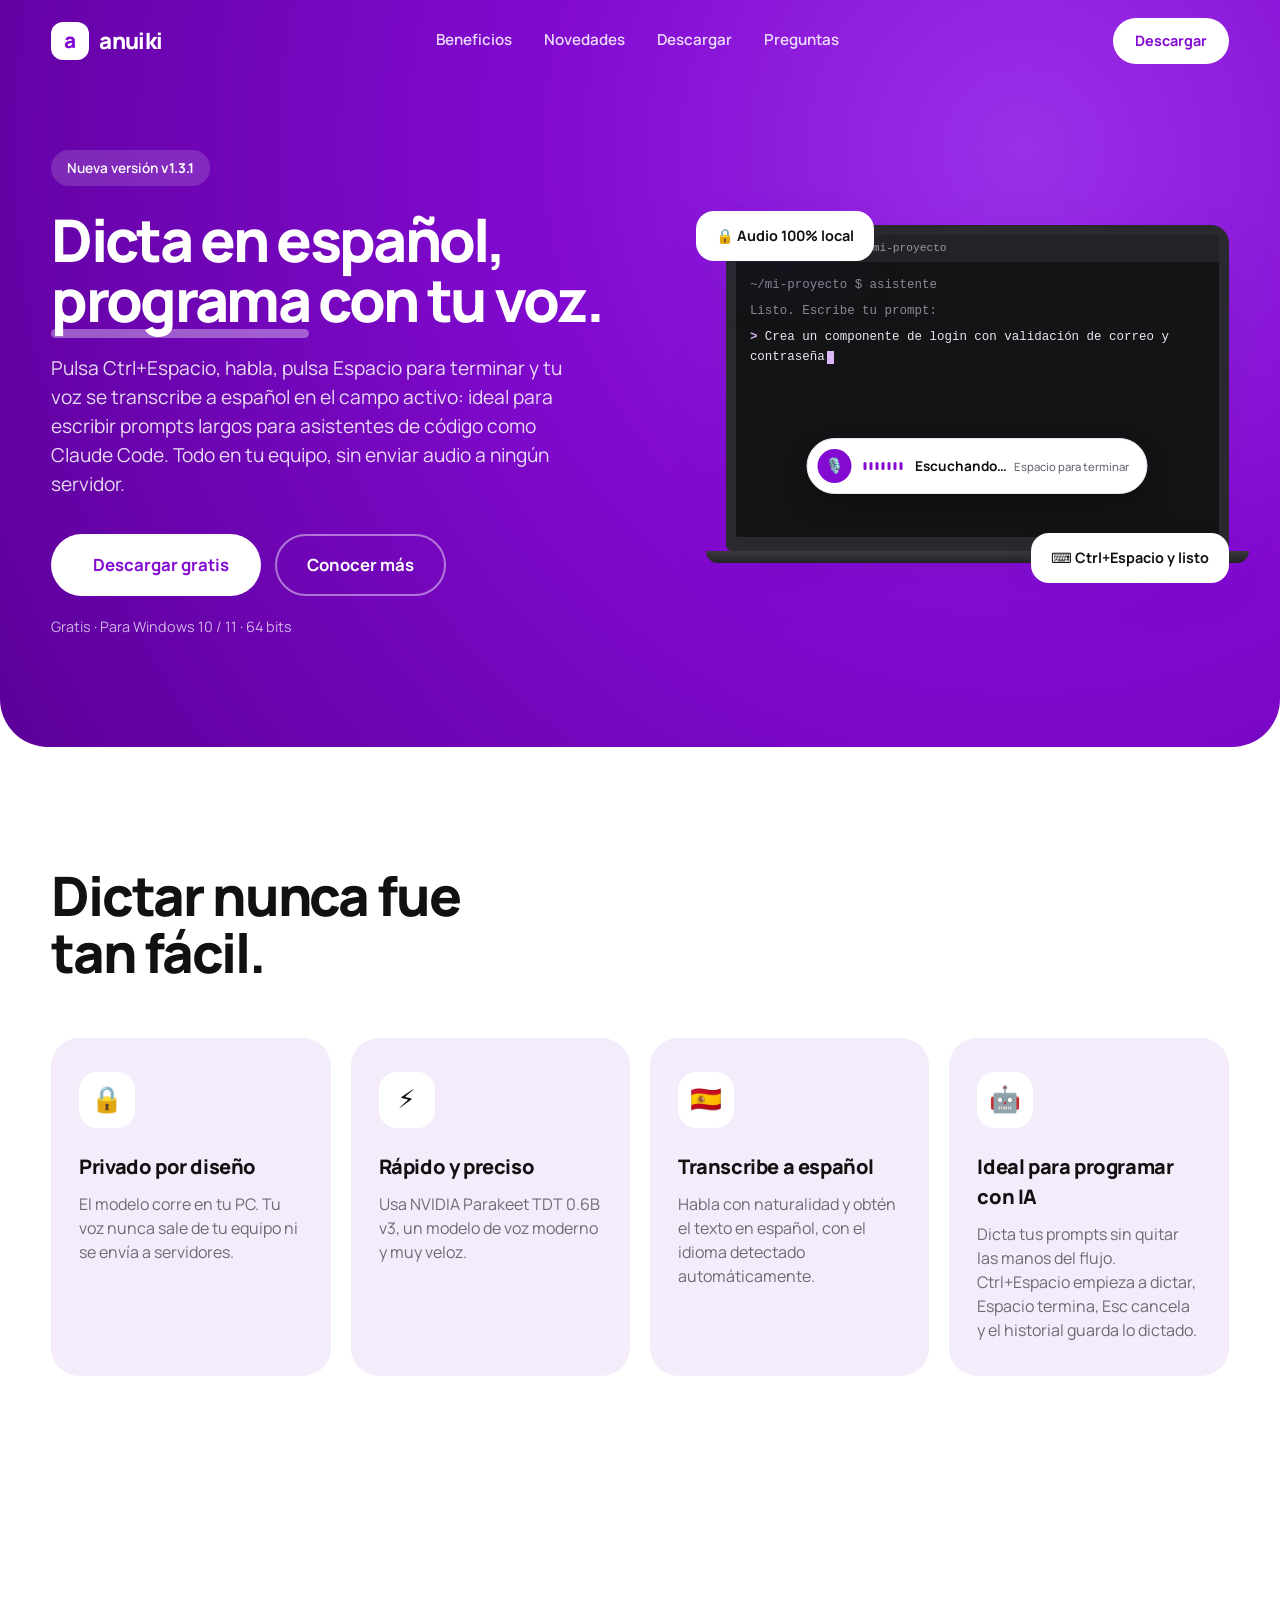
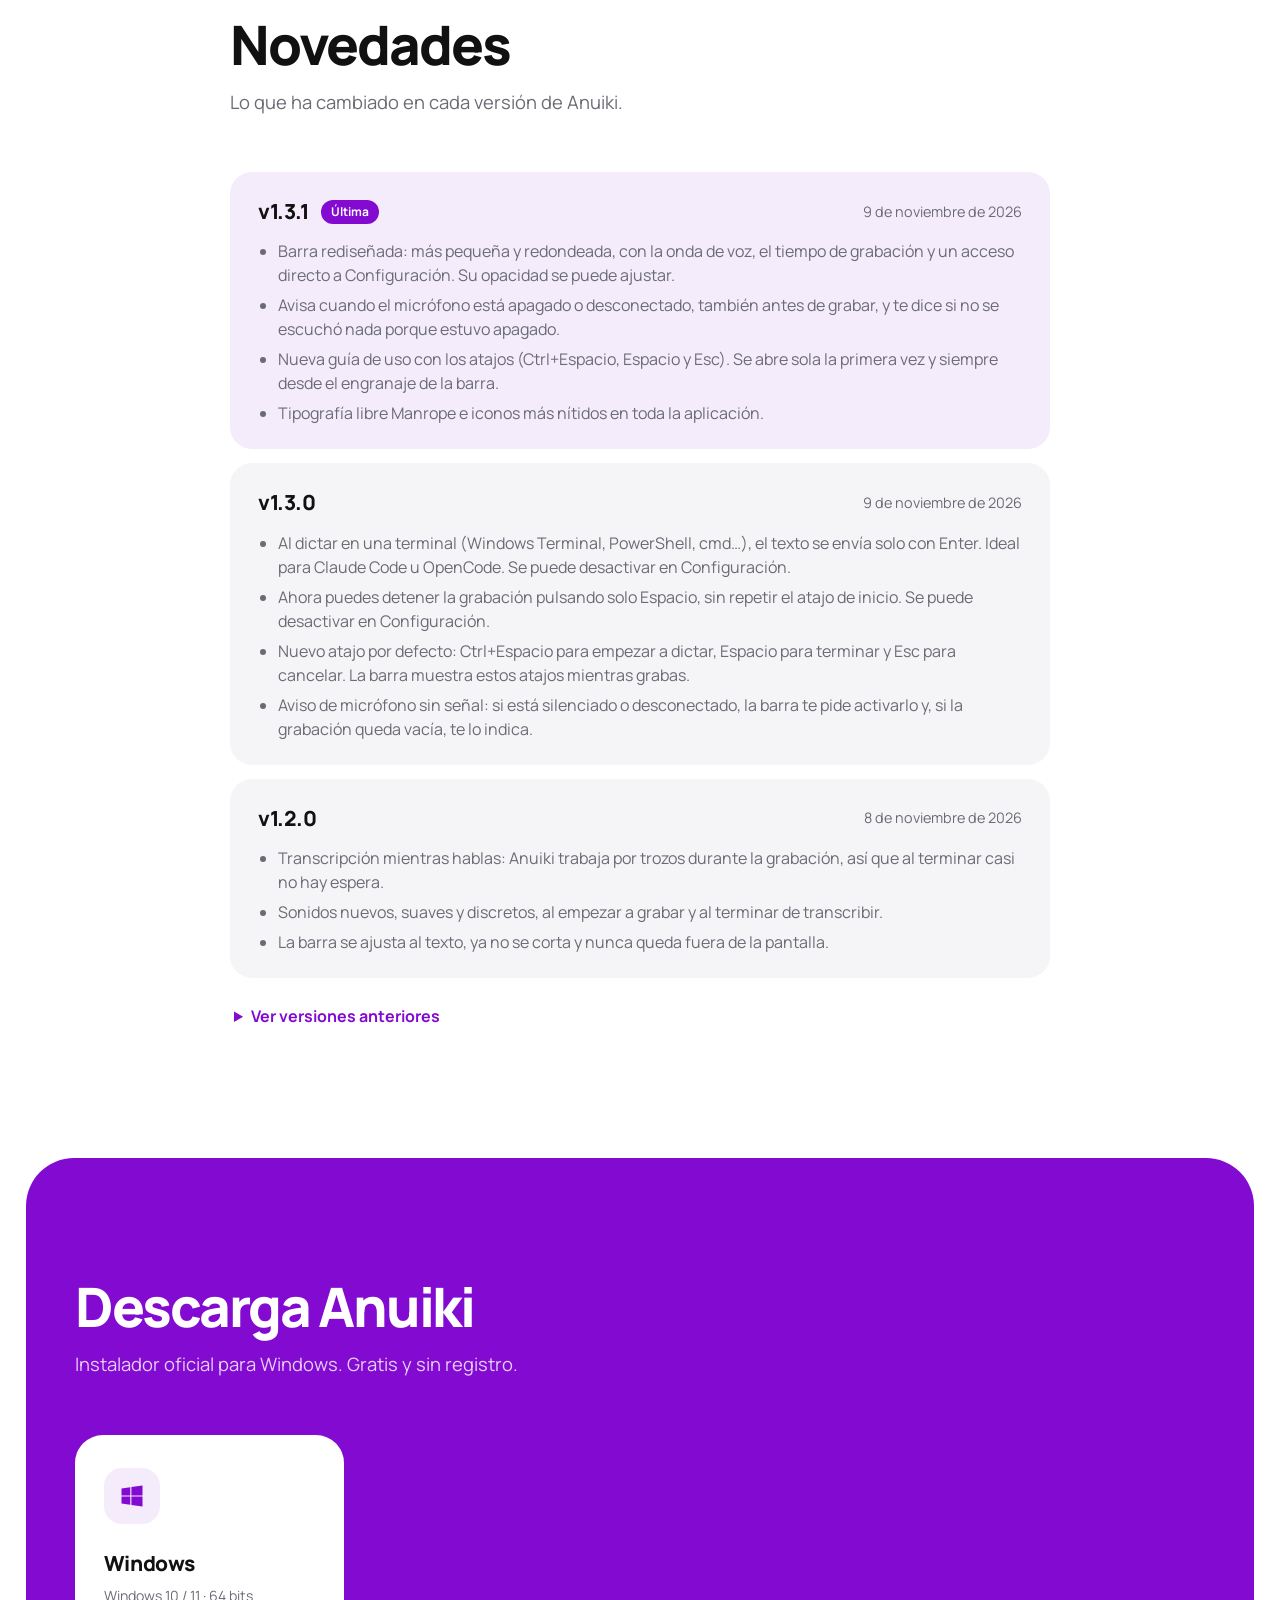
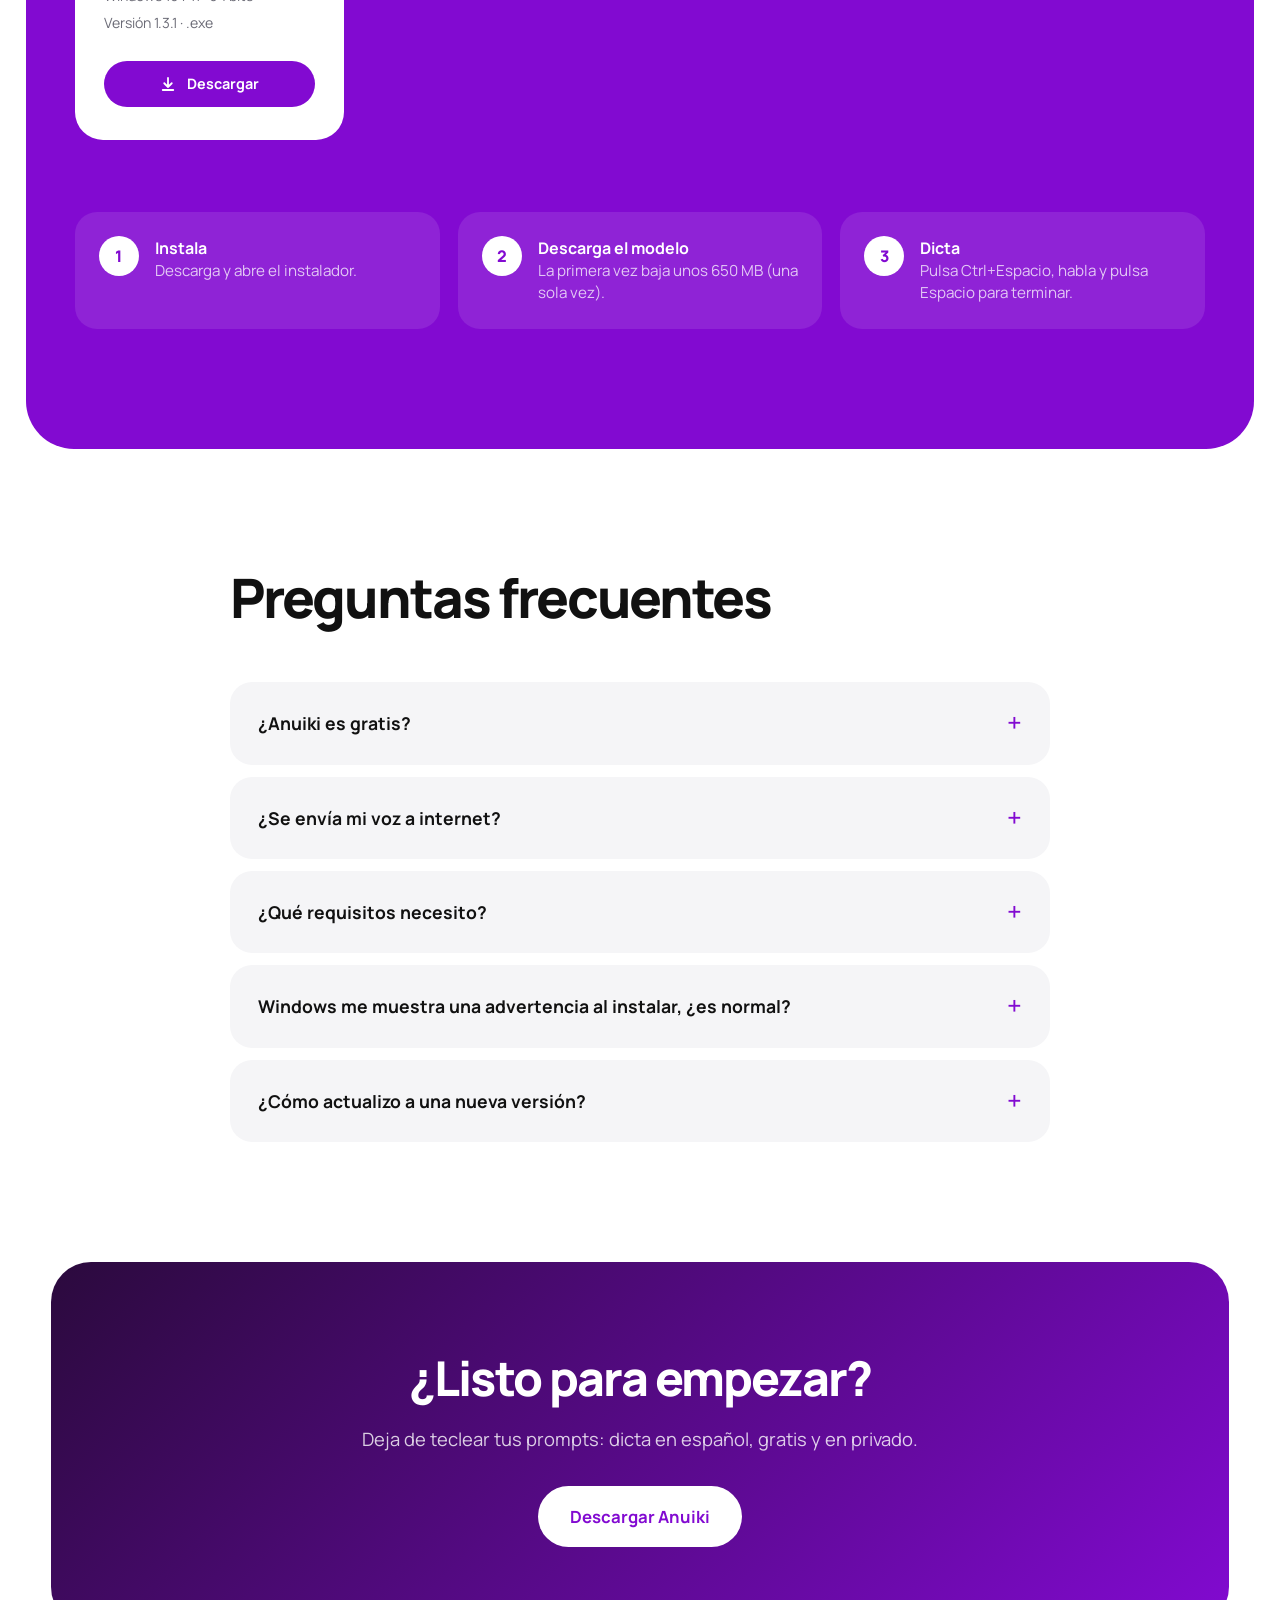
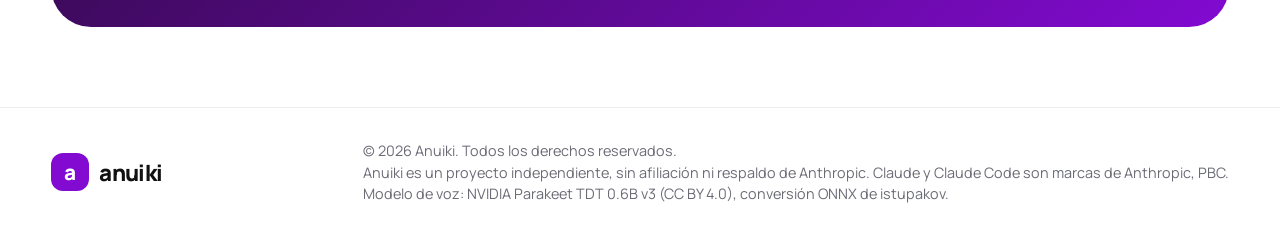
==== commit 313c32da: "Publicar web 1.3.1: novedades de la nueva versión Co-Authored-By: Claude Sonnet 5.5 <noreply@anthrop" ====
--- a/index.html
+++ b/index.html
@@ -33,7 +33,7 @@
   <section class="hero">
     <div class="container hero__inner">
       <div class="hero__copy reveal">
-        <span class="pill">Nueva versión <strong id="version-pill">v1.3.0</strong></span>
+        <span class="pill">Nueva versión <strong id="version-pill">v1.3.1</strong></span>
         <h1>Dicta en español, <span class="underline">programa</span> con tu voz.</h1>
         <p class="lead">Pulsa Ctrl+Espacio, habla, pulsa Espacio para terminar y tu voz se transcribe a español en el campo activo: ideal para escribir prompts largos para asistentes de código como Claude Code. Todo en tu equipo, sin enviar audio a ningún servidor.</p>
         <div class="hero__cta">
